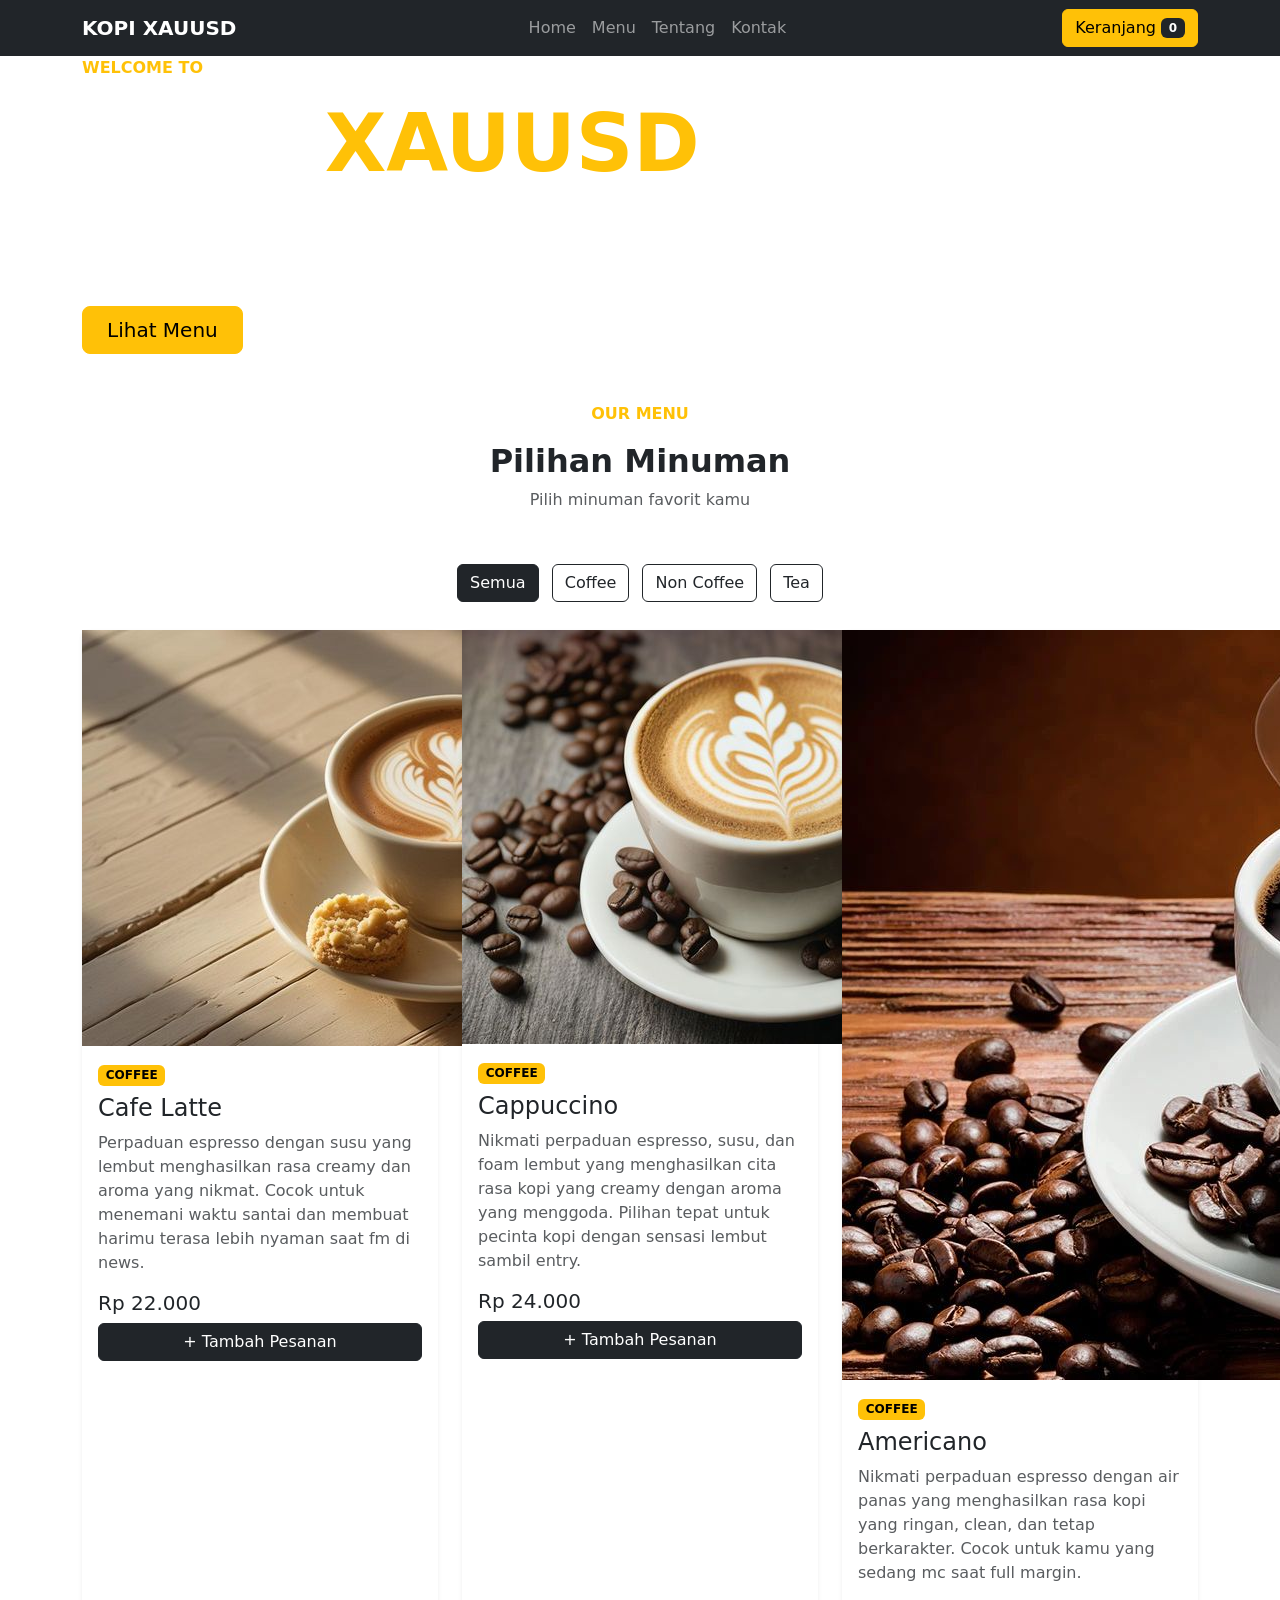
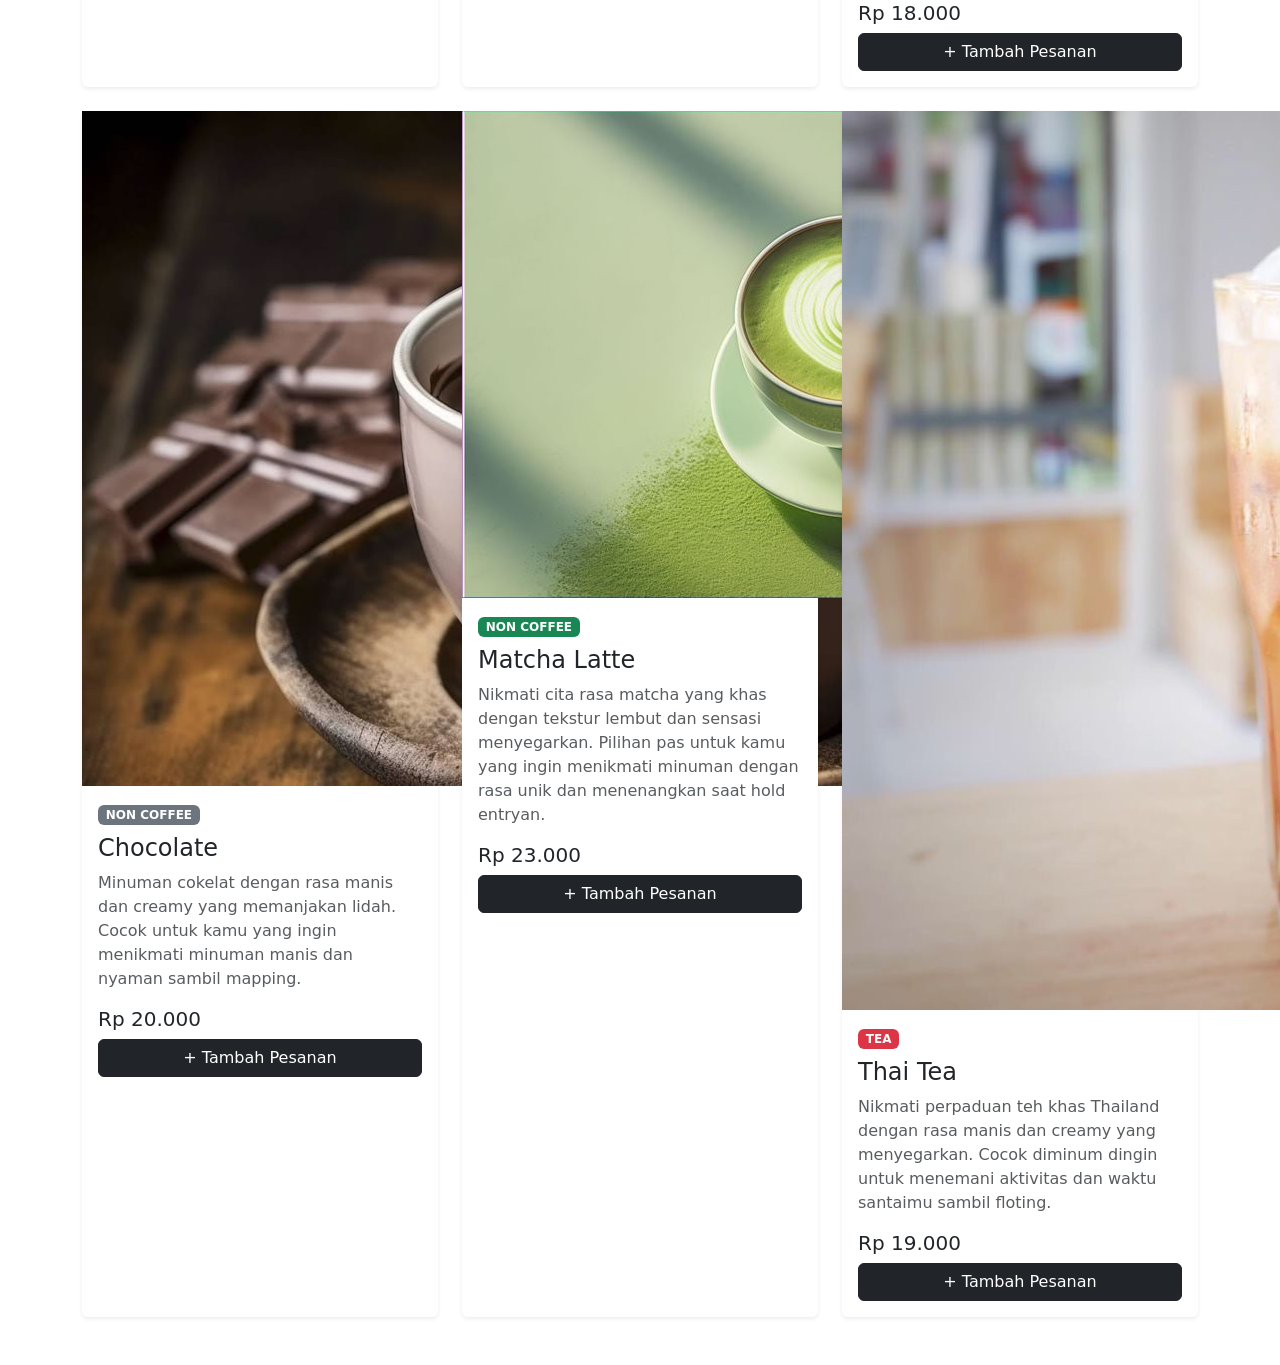
==== beranda.html @ fd4ab5e6 "membuat keranjang" ====
<!DOCTYPE html>
<html lang="id">
<head>
    <meta charset="UTF-8">
    <meta name="viewport" content="width=device-width, initial-scale=1.0">

    <title>Kopi XAUUSD - Cafe</title>

    <!-- Bootstrap 5 -->
    <link
        href="https://cdn.jsdelivr.net/npm/bootstrap@5.3.8/dist/css/bootstrap.min.css"
        rel="stylesheet">

    <link rel="stylesheet" href="style.1.css">
</head>

<body>

    <!-- NAVBAR -->
<nav class="navbar navbar-expand-lg navbar-dark bg-dark sticky-top">
    <div class="container">

        <a class="navbar-brand fw-bold" href="#">
             KOPI XAUUSD
        </a>

        <button
            class="navbar-toggler"
            type="button"
            data-bs-toggle="collapse"
            data-bs-target="#navbarMenu">
            <span class="navbar-toggler-icon"></span>
        </button>

        <div class="collapse navbar-collapse" id="navbarMenu">

            <ul class="navbar-nav mx-auto">

                <li class="nav-item">
                    <a class="nav-link" href="#home">Home</a>
                </li>

                <li class="nav-item">
                    <a class="nav-link" href="#menu">Menu</a>
                </li>

                <li class="nav-item">
                    <a class="nav-link" href="#about">Tentang</a>
                </li>

                <li class="nav-item">
                    <a class="nav-link" href="#contact">Kontak</a>
                </li>

            </ul>

            <button class="btn btn-warning" onclick="bukaKeranjang()">
                 Keranjang
                <span id="jumlahKeranjang" class="badge text-bg-dark">0</span>
            </button>

        </div>

    </div>
</nav>

<!--  HERO  -->

<section id="home" class="hero">

    <div class="container">
        <div class="row align-items-center">
            <div class="col-lg-7 text-white">
                <p class="text-warning fw-bold">  
                    WELCOME TO
                </p>
                <h1 class="display-1 fw-bold">
                    KOPI <span class="text-warning">XAUUSD</span>
                </h1>
                <p class="lead">
                    Nikmati profit mu dengan berbagai pilihan kopi dan minuman
                    dengan rasa terbaik untuk menemani hari kamu walau mc tetap ngopii.
                </p>
                <a href="#menu" class="btn btn-warning btn-lg px-4">
                    Lihat Menu
                </a>
            </div>
        </div>
    </div>

</section>

<!--  MENU  -->

<section id="menu" class="py-5">
    <div class="container">
        <div class="text-center mb-5">
            <p class="text-warning fw-bold">
                OUR MENU
            </p>
            <h2 class="fw-bold">
                Pilihan Minuman
            </h2>
            <p class="text-muted">
                Pilih minuman favorit kamu
            </p>
        </div>

         <!-- FILTER -->

        <div class="text-center mb-4">

            <button
                class="btn btn-dark m-1"
                onclick="filterMenu('all')">
                Semua
            </button>

            <button
                class="btn btn-outline-dark m-1"
                onclick="filterMenu('coffee')">
                Coffee
            </button>

            <button
                class="btn btn-outline-dark m-1"
                onclick="filterMenu('noncoffee')">
                Non Coffee
            </button>

            <button
                class="btn btn-outline-dark m-1"
                onclick="filterMenu('tea')">
                Tea
            </button>

        </div>

        <!-- PRODUK -->

        <div class="row g-4" id="menuContainer">

            <!-- LATTE -->
            <div class="col-md-6 col-lg-4 menu-card coffee">

                <div class="card h-100 shadow-sm border-0">

                    <!-- CAFE LATTE -->
                    <div class="drink">
                        <img src="cafelate.jpg" alt="Cafe Latte">
                    </div>

                    <div class="card-body">
                        <span class="badge text-bg-warning">
                            COFFEE
                        </span>

                        <h4 class="mt-2">
                            Cafe Latte
                        </h4>

                        <p class="text-muted">
                            Perpaduan espresso dengan susu yang lembut menghasilkan rasa creamy dan aroma yang nikmat. 
                            Cocok untuk menemani waktu santai dan membuat harimu terasa lebih nyaman saat fm di news.
                        </p>

                        <h5>
                            Rp 22.000
                        </h5>

                        <button
                            class="btn btn-dark w-100"
                            onclick="tambahPesanan('Cafe Latte',22000)"
                        >
                            + Tambah Pesanan
                        </button>
                    </div>
                </div>
            </div>

             <!-- CAPPUCCINO -->
            <div class="col-md-6 col-lg-4 menu-card coffee">
                <div class="card h-100 shadow-sm border-0">

                    <!-- CAPPUCCINO -->
                    <div class="drink">
                        <img src="capcin.jpg" alt="Cappuccino">
                    </div>

                    <div class="card-body">

                        <span class="badge text-bg-warning">
                            COFFEE
                        </span>

                        <h4 class="mt-2">
                            Cappuccino
                        </h4>

                        <p class="text-muted">
                            Nikmati perpaduan espresso, susu, dan foam lembut yang menghasilkan cita rasa kopi yang creamy dengan aroma yang menggoda. 
                            Pilihan tepat untuk pecinta kopi dengan sensasi lembut sambil entry.
                        </p>

                        <h5>
                            Rp 24.000
                        </h5>

                        <button
                            class="btn btn-dark w-100"
                            onclick="tambahPesanan('Cappuccino',24000)"
                        >
                            + Tambah Pesanan
                        </button>
                    </div>
                </div>
            </div>

            <!-- AMERICANO -->
            <div class="col-md-6 col-lg-4 menu-card coffee">
                <div class="card h-100 shadow-sm border-0">

                    <div class="drink">
                        <img src="americano.jpg" alt="Americano">
                    </div>

                    <div class="card-body">

                        <span class="badge text-bg-warning">
                            COFFEE
                        </span>

                        <h4 class="mt-2">
                            Americano
                        </h4>

                        <p class="text-muted">
                            Nikmati perpaduan espresso dengan air panas yang menghasilkan rasa kopi yang ringan, clean, dan tetap berkarakter. 
                            Cocok untuk kamu yang sedang mc saat full margin.
                        </p>

                        <h5>
                            Rp 18.000
                        </h5>

                        <button
                            class="btn btn-dark w-100"
                            onclick="tambahPesanan('Americano',18000)"
                        >
                            + Tambah Pesanan
                        </button>
                    </div>
                </div>
            </div>

             <!-- CHOCOLATE -->
            <div class="col-md-6 col-lg-4 menu-card noncoffee">
                <div class="card h-100 shadow-sm border-0">
                    
                    <div class="drink">
                        <img src="cokklat.jpg" alt="Chocolate">
                    </div>

                    <div class="card-body">
                        <span class="badge text-bg-secondary">
                            NON COFFEE
                        </span>

                        <h4 class="mt-2">
                            Chocolate
                        </h4>

                        <p class="text-muted">
                            Minuman cokelat dengan rasa manis dan creamy yang memanjakan lidah. 
                            Cocok untuk kamu yang ingin menikmati minuman manis dan nyaman sambil mapping.
                        </p>

                        <h5>
                            Rp 20.000
                        </h5>

                        <button
                            class="btn btn-dark w-100"
                            onclick="tambahPesanan('Chocolate',20000)">
                            + Tambah Pesanan
                        </button>
                    </div>
                </div>
            </div>

            <!-- MATCHA -->
            <div class="col-md-6 col-lg-4 menu-card noncoffee">
                <div class="card h-100 shadow-sm border-0">

                    <div class="drink">
                        <img src="matcha.jpg" alt="Matcha Latte">
                    </div>

                    <div class="card-body">

                        <span class="badge text-bg-success">
                            NON COFFEE
                        </span>

                        <h4 class="mt-2">
                            Matcha Latte
                        </h4>

                        <p class="text-muted">
                            Nikmati cita rasa matcha yang khas dengan tekstur lembut dan sensasi menyegarkan. 
                            Pilihan pas untuk kamu yang ingin menikmati minuman dengan rasa unik dan menenangkan saat hold entryan.
                        </p>

                        <h5>
                            Rp 23.000
                        </h5>

                        <button
                            class="btn btn-dark w-100"
                            onclick="tambahPesanan('Matcha Latte',23000)">
                            + Tambah Pesanan
                        </button>
                    </div>
                </div>
            </div>

            <!-- THAI TEA -->
            <div class="col-md-6 col-lg-4 menu-card tea">
                <div class="card h-100 shadow-sm border-0">

                    <div class="drink">
                        <img src="thaitea.jpg" alt="Thai Tea">
                    </div>

                    <div class="card-body">

                        <span class="badge text-bg-danger">
                            TEA
                        </span>

                        <h4 class="mt-2">
                            Thai Tea
                        </h4>

                        <p class="text-muted">
                            Nikmati perpaduan teh khas Thailand dengan rasa manis dan creamy yang menyegarkan. 
                            Cocok diminum dingin untuk menemani aktivitas dan waktu santaimu sambil floting.
                        </p>

                        <h5>
                            Rp 19.000
                        </h5>

                        <button
                            class="btn btn-dark w-100"
                            onclick="tambahPesanan('Thai Tea',19000)"
                        >
                            + Tambah Pesanan
                        </button>

                    </div>
                </div>
            </div>
        </div>
    </div>
</section>

<!-- Keranjang -->
<div class="modal fade" id="modalKeranjang" tabindex="-1">
    <div class="modal-dialog modal-dialog-centered">

        <div class="modal-content">
            <div class="modal-header">
                <h5 class="modal-title">
                    Keranjang Pesanan
                </h5>

                <button
                    type="button"
                    class="btn-close"
                    data-bs-dismiss="modal">
                </button>
            </div>

            <div class="modal-body">
                <div id="isiKeranjang">
                    <p class="text-muted">
                        Keranjang masih kosong.
                    </p>
                </div>

                <hr>
                <div class="d-flex justify-content-between">
                    <strong>
                        Total
                    </strong>

                    <strong id="totalHarga">
                        Rp 0
                    </strong>
                </div>
            </div>

            <div class="modal-footer">
                <button type="button" class="btn btn-secondary" data-bs-dismiss="modal">
                    Tutup
                </button>

                <button type="button" class="btn btn-warning" onclick="bukaPembayaran()">
                    Lanjut Pembayaran
                </button>
            </div>
        </div>
    </div>
</div>
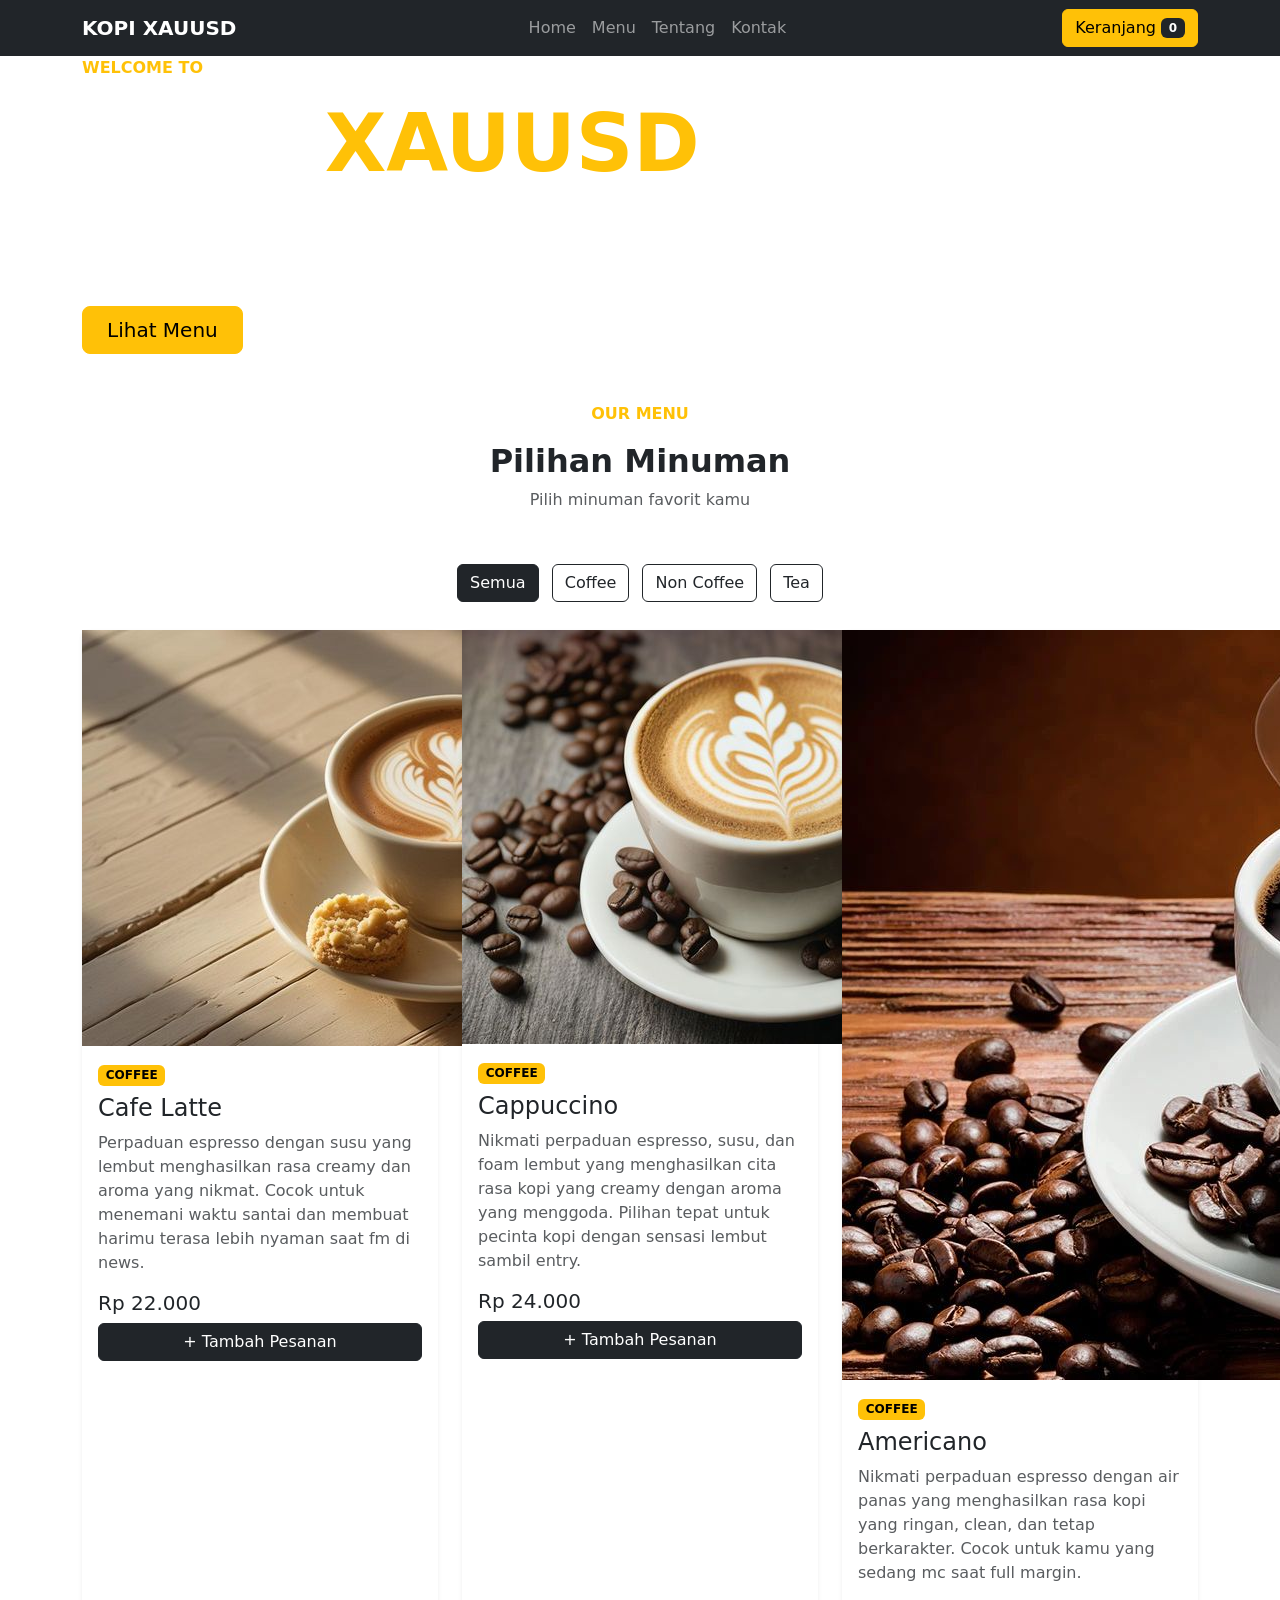
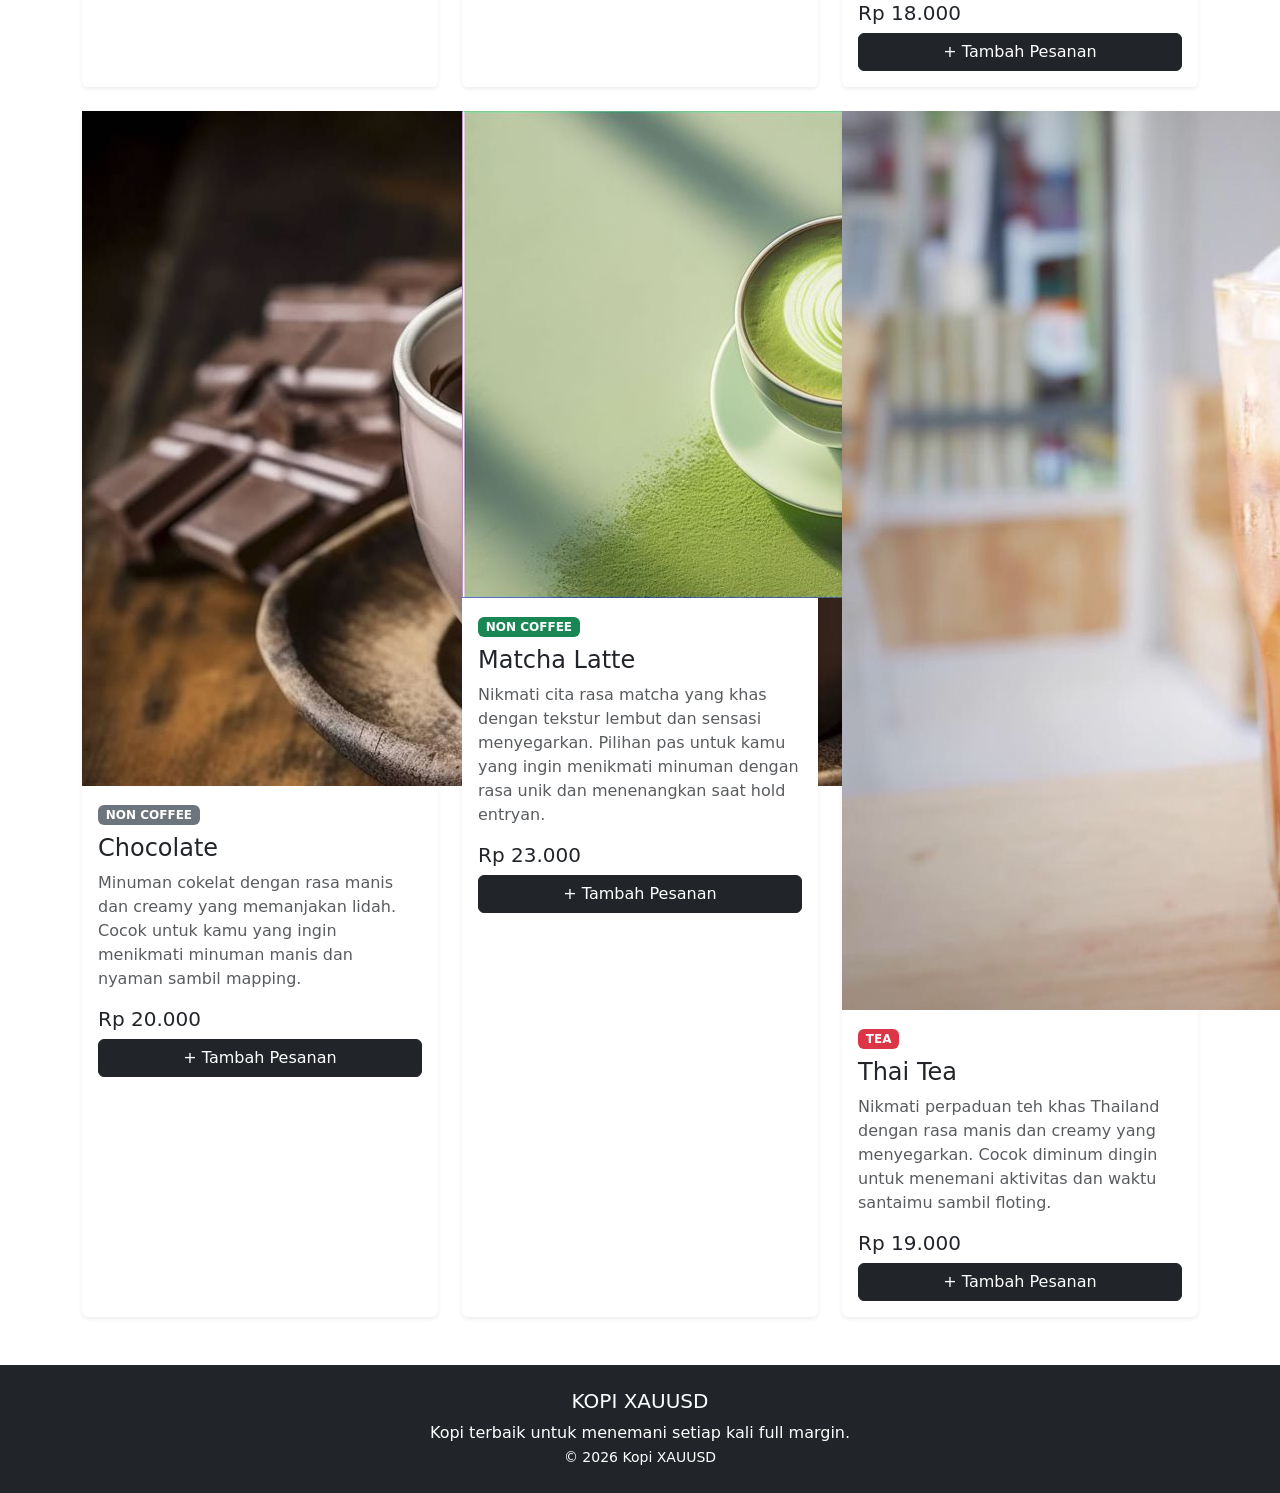
==== commit 369bbdce: "membuat pembayaran berhasil dan footer" ====
--- a/beranda.html
+++ b/beranda.html
@@ -414,5 +414,151 @@
     </div>
 </div>
 
-
-
+<div class="modal fade" id="modalPembayaran" tabindex="-1">
+    <div class="modal-dialog modal-dialog-centered modal-lg">
+
+        <div class="modal-content">
+            <div class="modal-header">
+                <h5 class="modal-title">
+                    Pembayaran
+                </h5>
+                <button
+                    type="button"
+                    class="btn-close"
+                    data-bs-dismiss="modal">
+                </button>
+            </div>
+            <div class="modal-body">
+                <!-- DATA PEMBELI -->
+                <h5 class="fw-bold mb-3">
+                    Data Pembeli
+                </h5>
+
+                <div class="mb-3">
+                    <label for="namaPembeli" class="form-label">
+                        Nama
+                    </label>
+
+                    <input type="text" id="namaPembeli" class="form-control" placeholder="Masukkan nama">
+                </div>
+
+                <div class="mb-3">
+                    <label for="nomorHP" class="form-label">
+                        Nomor HP
+                    </label>
+
+                    <input type="tel" id="nomorHP" class="form-control" placeholder="08xxxxxxxxxx">
+                </div>
+
+                <hr>
+                <!-- RINGKASAN -->
+                <h5 class="fw-bold mb-3">
+                    Ringkasan Pesanan
+                </h5>
+                <div id="ringkasanPembayaran">
+                </div>
+
+                <div class="d-flex justify-content-between mt-3">
+                    <strong>
+                        Total
+                    </strong>
+
+                    <strong id="totalPembayaran">
+                        Rp 0
+                    </strong>
+                </div>
+                <hr>
+
+                <!-- METODE PEMBAYARAN -->
+                <h5 class="fw-bold mb-3">
+                    Metode Pembayaran
+                </h5>
+                <div class="form-check border rounded p-3 mb-2">
+                    <input class="form-check-input" type="radio" name="payment" value="QRIS" id="qris" checked>
+
+                    <label  class="form-check-label" for="qris">
+                        QRIS
+                    </label>
+                </div>
+
+
+                <div class="form-check border rounded p-3 mb-2">
+                    <input class="form-check-input" type="radio" name="payment" value="DANA" id="dana">
+
+                    <label class="form-check-label" for="dana">
+                        DANA
+                    </label>
+                </div>
+
+                <div class="form-check border rounded p-3 mb-2">
+                    <input class="form-check-input" type="radio" name="payment" value="Transfer Bank" id="bank">
+
+                    <label class="form-check-label" for="bank">
+                        Transfer Bank
+                    </label>
+                </div>
+
+                <div class="form-check border rounded p-3">
+                    <input class="form-check-input" type="radio" name="payment" value="Bayar di Kasir" id="kasir">
+
+                    <label class="form-check-label" for="kasir">
+                        Bayar di Kasir
+                    </label>
+                </div>
+            </div>
+
+            <div class="modal-footer">
+                <button type="button"  class="btn btn-secondary" data-bs-dismiss="modal">
+                    Kembali
+                </button>
+
+                <button type="button" class="btn btn-success" onclick="prosesPembayaran()">
+                    Bayar Sekarang
+                </button>
+            </div>
+        </div>
+    </div>
+</div>
+
+<!-- Pembayaran berhasil-->
+<div class="modal fade" id="modalBerhasil" tabindex="-1">
+    <div class="modal-dialog modal-dialog-centered">
+
+        <div class="modal-content text-center">
+            <div class="modal-body p-5">
+                <div class="display-1">
+                    ✅
+                </div>
+                <h3 class="fw-bold mt-3">
+                    Pembayaran Berhasil!
+                </h3>
+                <p id="detailPembayaran">
+                    Terima kasih sudah memesan.
+                </p>
+
+                <button type="button" class="btn btn-dark" data-bs-dismiss="modal">
+                    Selesai
+                </button>
+            </div>
+        </div>
+    </div>
+</div>
+
+<!-- FOOTER-->
+
+<footer class="bg-dark text-white text-center py-4">
+    <h5>
+        KOPI XAUUSD
+    </h5>
+
+    <p class="mb-0">
+        Kopi terbaik untuk menemani setiap kali full margin.
+    </p>
+
+    <small>
+        © 2026 Kopi XAUUSD
+    </small>
+</footer>
+
+
+
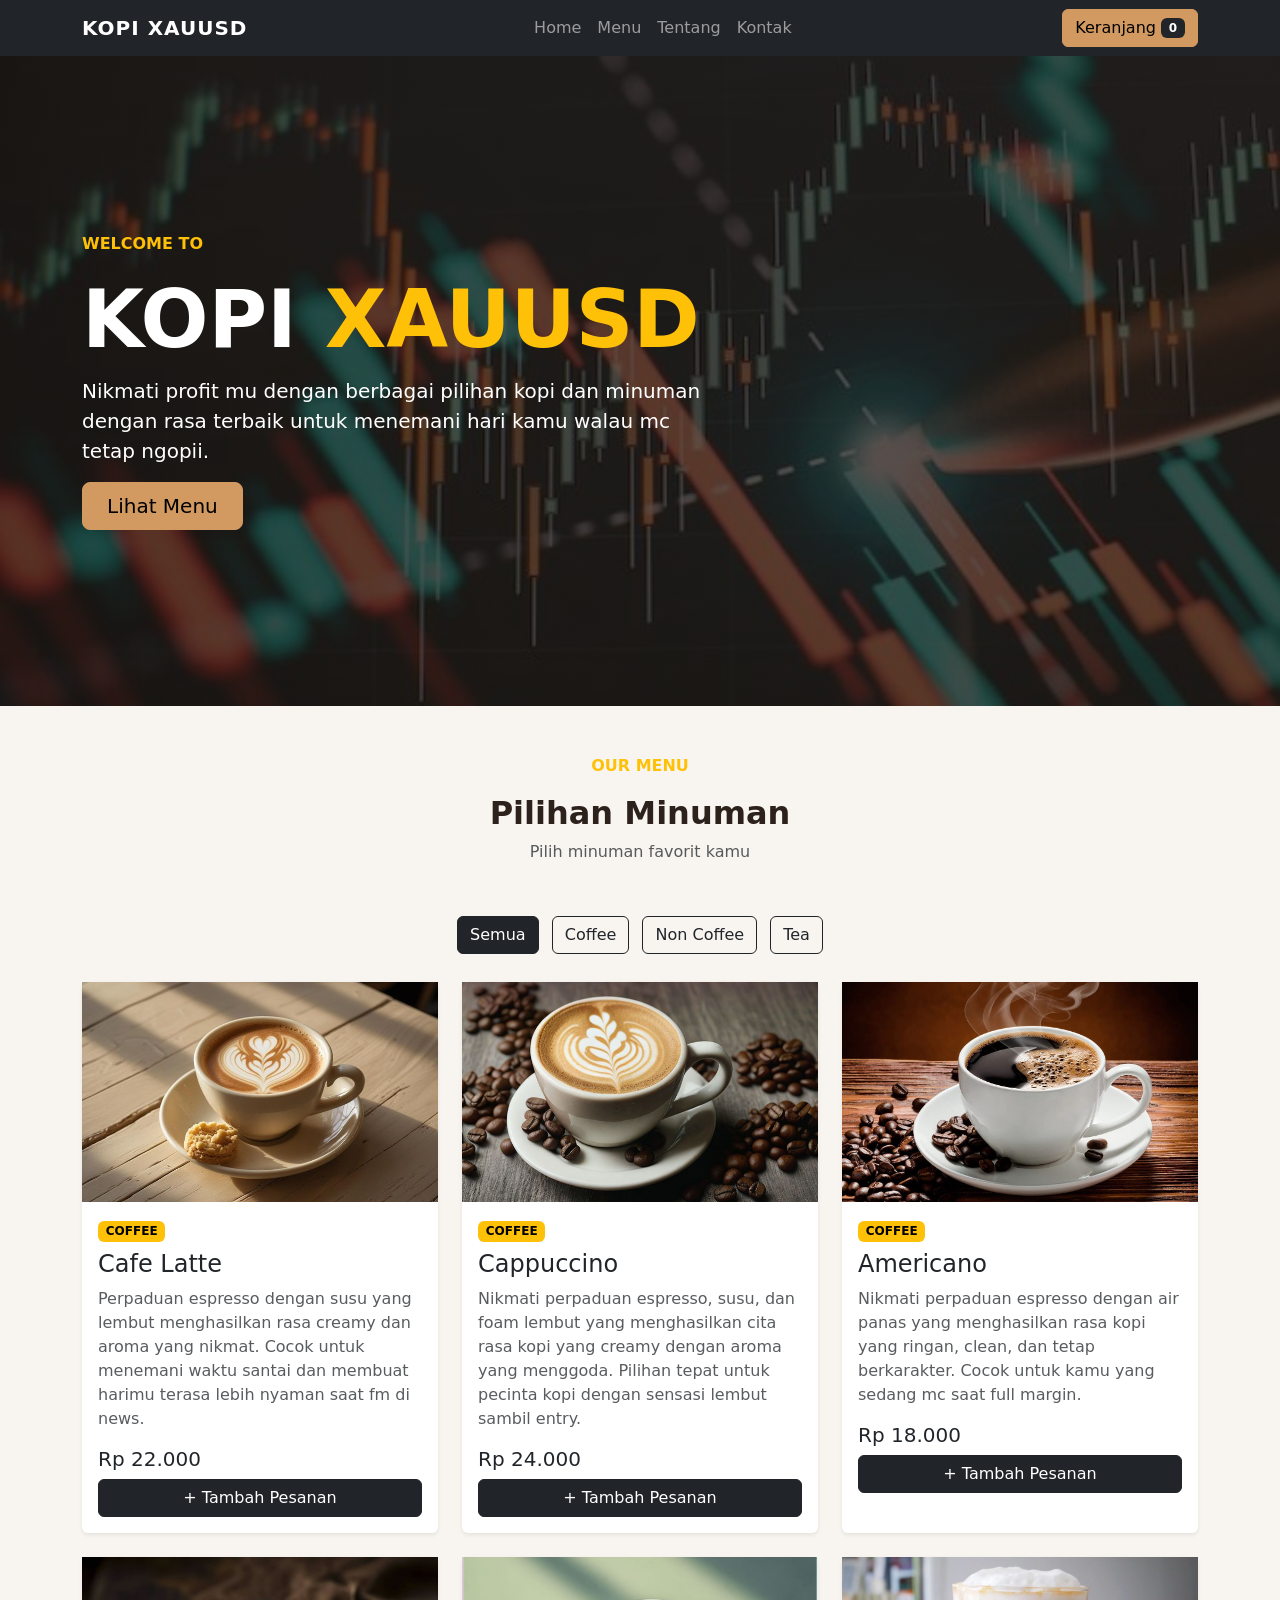
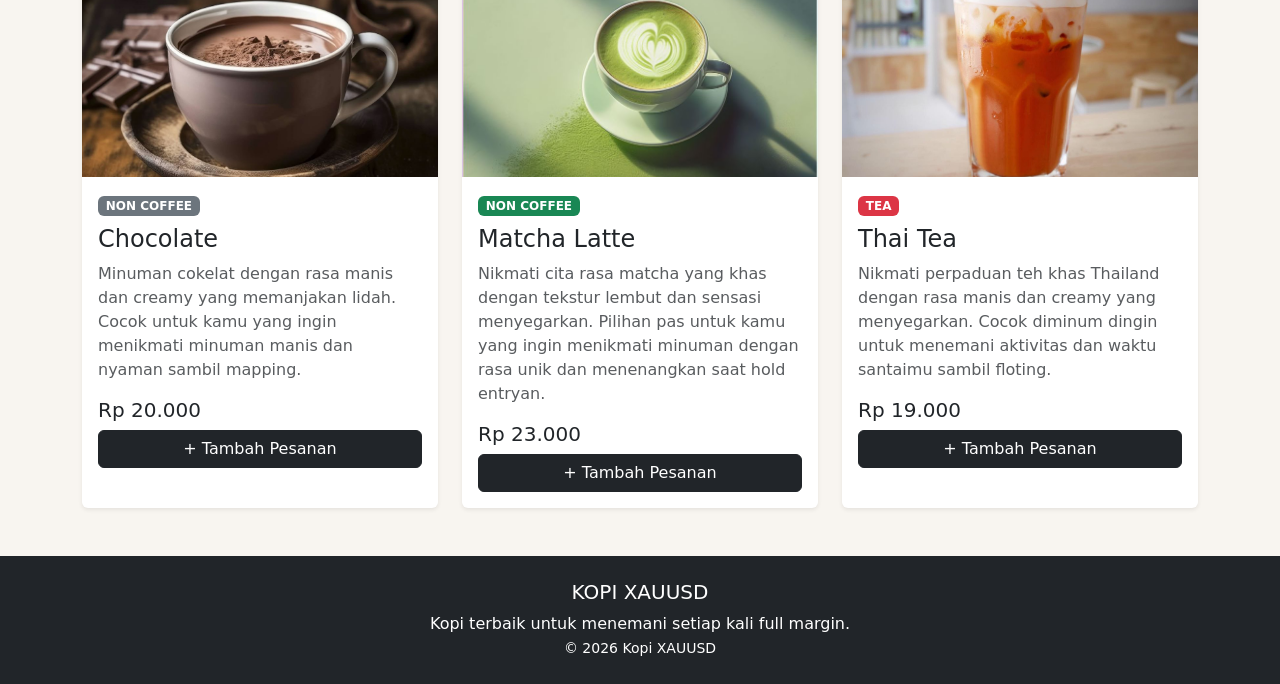
==== commit 95fbfd86: "perbaikan" ====
--- a/beranda.html
+++ b/beranda.html
@@ -11,7 +11,7 @@
         href="https://cdn.jsdelivr.net/npm/bootstrap@5.3.8/dist/css/bootstrap.min.css"
         rel="stylesheet">
 
-    <link rel="stylesheet" href="style.1.css">
+    <link rel="stylesheet" href="style.css">
 </head>
 
 <body>
@@ -45,7 +45,7 @@
                 </li>
 
                 <li class="nav-item">
-                    <a class="nav-link" href="#about">Tentang</a>
+                    <a class="nav-link" href="#tentang">Tentang</a>
                 </li>
 
                 <li class="nav-item">
@@ -560,5 +560,13 @@
     </small>
 </footer>
 
-
-
+<!-- BOOTSTRAP JS -->
+<script
+    src="https://cdn.jsdelivr.net/npm/bootstrap@5.3.8/dist/js/bootstrap.bundle.min.js">
+</script>
+
+</body>
+</html>
+
+
+
--- a/style.css
+++ b/style.css
@@ -0,0 +1,96 @@
+body {
+    background: #f8f5f0;
+    color: #2d211b;
+}
+
+/* HERO */
+
+.hero {
+    min-height: 650px;
+
+    display: flex;
+    align-items: center;
+
+    background:
+        linear-gradient(
+            rgba(30, 20, 15, .72),
+            rgba(30, 20, 15, .72)
+        ),
+        url("candle.jpg");
+
+    background-size: cover;
+    background-position: center;
+}
+
+/* DRINK */
+
+.drink {
+    width: 100%;
+    height: 220px;
+    overflow: hidden;
+    background: #eee;
+}
+
+.drink img {
+    width: 100%;
+    height: 100%;
+    object-fit: cover;
+    display: block;
+    transition: 0.4s;
+}
+
+.menu-card:hover .drink img {
+    transform: scale(1.08);
+}
+
+/* CARD */
+.menu-card {
+    transition: .3s;
+}
+
+.menu-card:hover {
+    transform: translateY(-8px);
+}
+
+
+/* ABOUT */
+.about {
+    background: #2d211b;
+    color: white;
+}
+
+.about p {
+    line-height: 1.8;
+}
+
+
+/* NAVBAR */
+.navbar-brand {
+    letter-spacing: 1px;
+}
+
+
+/* BUTTON */
+.btn-warning {
+    background: #d29a61;
+    border-color: #d29a61;
+}
+
+.btn-warning:hover {
+    background: #b87d46;
+    border-color: #b87d46;
+}
+
+
+/* MOBILE */
+@media (max-width: 768px) {
+
+    .hero {
+        min-height: 550px;
+    }
+
+    .hero h1 {
+        font-size: 50px;
+    }
+
+}
